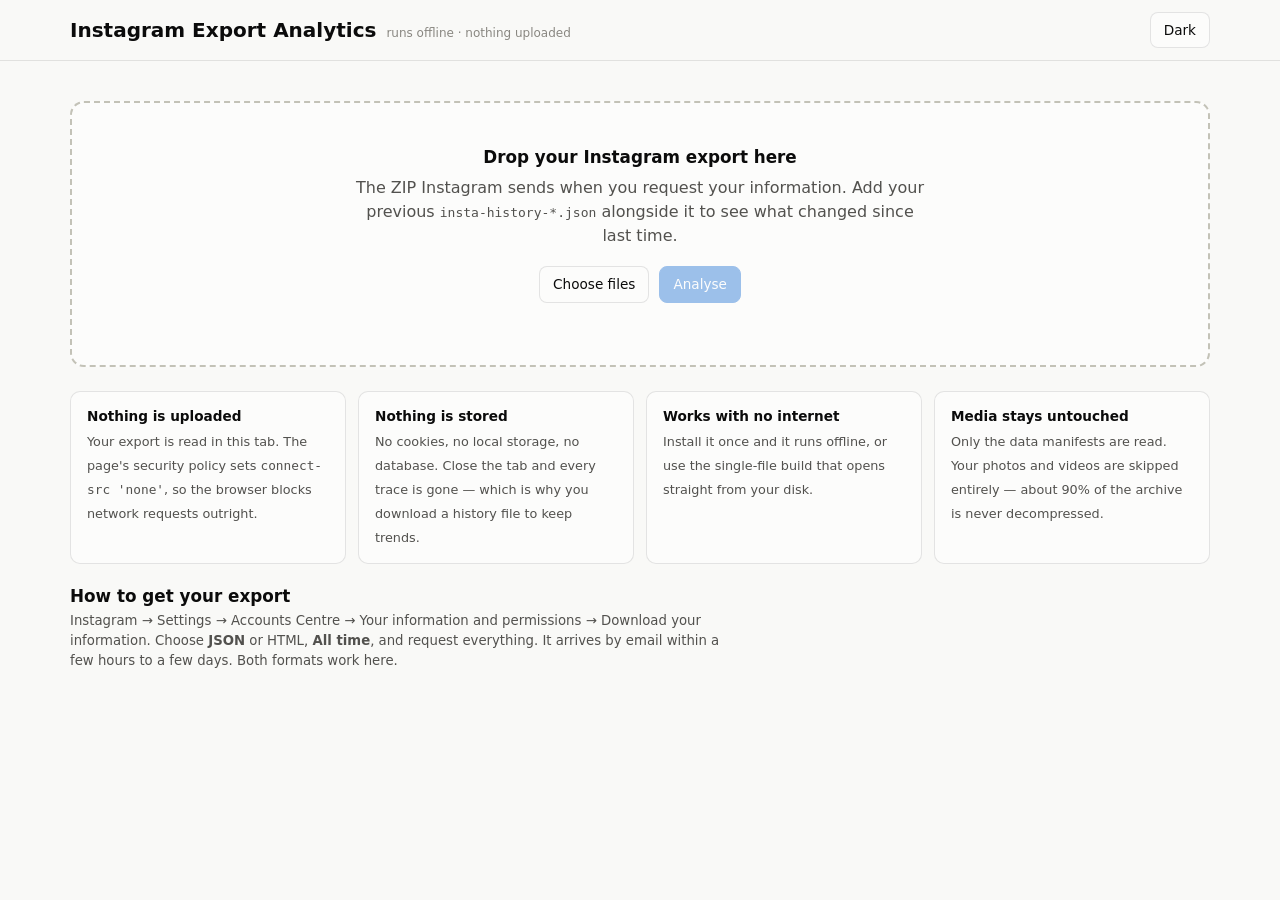
==== insta-web-analytics/src/index.html @ 16a2ecb9 "feat: add offline web analyser for the official Instagram data export Adds insta-web-analytics/ — a " ====
<!doctype html>
<html lang="en">
<head>
<meta charset="utf-8">
<meta name="viewport" content="width=device-width, initial-scale=1">
<title>Instagram Export Analytics — offline, private</title>
<meta name="description" content="Turn your official Instagram data export into a dashboard. Runs entirely in your browser: nothing is uploaded, nothing is stored.">
<meta name="color-scheme" content="light dark">

<!--
  connect-src 'none' is the guarantee worth reading twice: the browser itself
  blocks any network request this page might attempt, so "your data never
  leaves your machine" is enforced rather than merely promised. Verify it by
  opening DevTools → Network and processing an export — there are no entries.
-->
<meta http-equiv="Content-Security-Policy" content="
  default-src 'none';
  script-src 'self' 'unsafe-inline' blob:;
  worker-src 'self' blob:;
  style-src 'self' 'unsafe-inline';
  img-src 'self' data: blob:;
  font-src 'self';
  manifest-src 'self';
  connect-src 'none';
  form-action 'none';
  base-uri 'none'">

<link rel="stylesheet" href="css/base.css">
<link rel="manifest" href="manifest.webmanifest">
<link rel="icon" href="data:image/svg+xml,<svg xmlns='http://www.w3.org/2000/svg' viewBox='0 0 100 100'><text y='.9em' font-size='90'>📊</text></svg>">
</head>
<body>

<header class="topbar">
  <div class="topbar-inner">
    <div class="brand">
      <h1>Instagram Export Analytics</h1>
      <small>runs offline · nothing uploaded</small>
    </div>
    <button class="btn" id="theme" type="button">Dark</button>
  </div>
</header>

<main class="shell">

  <!-- ── intake ────────────────────────────────────────────────────────── -->
  <div id="intro" class="intro">
    <div class="dropzone" id="dropzone">
      <h2>Drop your Instagram export here</h2>
      <p>
        The ZIP Instagram sends when you request your information. Add your previous
        <code>insta-history-*.json</code> alongside it to see what changed since last time.
      </p>
      <div class="dropzone-actions">
        <button class="btn" id="choose" type="button">Choose files</button>
        <button class="btn btn-primary" id="analyse" type="button" disabled>Analyse</button>
      </div>
      <input id="picker" type="file" accept=".zip,.json" multiple hidden>
      <div class="dropzone-actions" id="chosen"></div>

      <div class="progress" id="progress" hidden>
        <div class="progress-track"><div class="progress-fill" id="progress-fill"></div></div>
        <p class="progress-label" id="progress-label"></p>
      </div>
    </div>

    <div id="intake-error" hidden></div>

    <div class="guarantee">
      <div>
        <strong>Nothing is uploaded</strong>
        <span>Your export is read in this tab. The page's security policy sets
        <code>connect-src 'none'</code>, so the browser blocks network requests outright.</span>
      </div>
      <div>
        <strong>Nothing is stored</strong>
        <span>No cookies, no local storage, no database. Close the tab and every trace is gone —
        which is why you download a history file to keep trends.</span>
      </div>
      <div>
        <strong>Works with no internet</strong>
        <span>Install it once and it runs offline, or use the single-file build that
        opens straight from your disk.</span>
      </div>
      <div>
        <strong>Media stays untouched</strong>
        <span>Only the data manifests are read. Your photos and videos are skipped entirely —
        about 90% of the archive is never decompressed.</span>
      </div>
    </div>

    <div class="section">
      <h2>How to get your export</h2>
      <p class="sub">
        Instagram → Settings → Accounts Centre → Your information and permissions → Download your information.
        Choose <strong>JSON</strong> or HTML, <strong>All time</strong>, and request everything.
        It arrives by email within a few hours to a few days. Both formats work here.
      </p>
    </div>
  </div>

  <!-- ── dashboard ─────────────────────────────────────────────────────── -->
  <div id="dashboard" hidden>
    <div class="tabs" id="tabs" role="tablist" aria-label="Analysis sections"></div>
    <div id="panel" role="tabpanel" tabindex="0"></div>
    <div class="reminder" id="reminder" hidden></div>
  </div>

</main>

<script type="module" src="js/main.js"></script>
</body>
</html>
---- insta-web-analytics/src/css/base.css ----
/* base.css — design tokens, layout primitives, theming.
 *
 * Palette values come from the validated reference instance: the categorical
 * slots clear the CVD, chroma, lightness and normal-vision gates in both modes
 * (worst adjacent pair ΔE 9.2 light / 9.4 dark). Light-mode aqua sits below
 * 3:1 on the surface, so charts using it must ship the table view — that is
 * why every chart card has a table toggle rather than it being optional. */

:root {
  color-scheme: light;

  --surface-1: #fcfcfb;
  --plane: #f9f9f7;
  --text-primary: #0b0b0b;
  --text-secondary: #52514e;
  --text-muted: #898781;
  --gridline: #e1e0d9;
  --baseline: #c3c2b7;
  --border: rgba(11, 11, 11, 0.1);
  --shadow: 0 1px 2px rgba(11, 11, 11, 0.04), 0 4px 16px rgba(11, 11, 11, 0.04);

  --series-1: #2a78d6;
  --series-2: #eb6834;
  --series-3: #1baf7a;

  /* Sequential blue, light→dark, for the activity heatmap. */
  --seq-100: #cde2fb;
  --seq-250: #86b6ef;
  --seq-400: #3987e5;
  --seq-550: #1c5cab;
  --seq-700: #0d366b;

  --good: #0ca30c;
  --warning: #fab219;
  --serious: #ec835a;
  --critical: #d03b3b;
  --success-text: #006300;

  --radius: 10px;
  --gap: 16px;
  --sans: system-ui, -apple-system, 'Segoe UI', sans-serif;
  --mono: ui-monospace, SFMono-Regular, Menlo, Consolas, monospace;
}

@media (prefers-color-scheme: dark) {
  :root:not([data-theme='light']) {
    color-scheme: dark;
    --surface-1: #1a1a19;
    --plane: #0d0d0d;
    --text-primary: #ffffff;
    --text-secondary: #c3c2b7;
    --text-muted: #898781;
    --gridline: #2c2c2a;
    --baseline: #383835;
    --border: rgba(255, 255, 255, 0.1);
    --shadow: none;
    --series-1: #3987e5;
    --series-2: #d95926;
    --series-3: #199e70;
    --seq-100: #0d366b;
    --seq-250: #184f95;
    --seq-400: #256abf;
    --seq-550: #3987e5;
    --seq-700: #86b6ef;
    --success-text: #0ca30c;
  }
}

:root[data-theme='dark'] {
  color-scheme: dark;
  --surface-1: #1a1a19;
  --plane: #0d0d0d;
  --text-primary: #ffffff;
  --text-secondary: #c3c2b7;
  --text-muted: #898781;
  --gridline: #2c2c2a;
  --baseline: #383835;
  --border: rgba(255, 255, 255, 0.1);
  --shadow: none;
  --series-1: #3987e5;
  --series-2: #d95926;
  --series-3: #199e70;
  --seq-100: #0d366b;
  --seq-250: #184f95;
  --seq-400: #256abf;
  --seq-550: #3987e5;
  --seq-700: #86b6ef;
  --success-text: #0ca30c;
}

* { box-sizing: border-box; }

body {
  margin: 0;
  font-family: var(--sans);
  background: var(--plane);
  color: var(--text-primary);
  line-height: 1.5;
  -webkit-text-size-adjust: 100%;
}

h1, h2, h3 { line-height: 1.25; margin: 0; font-weight: 600; }
h1 { font-size: 1.25rem; }
h2 { font-size: 1.05rem; }
h3 { font-size: 0.9rem; }
p { margin: 0 0 0.75em; }
a { color: var(--series-1); }

.shell { max-width: 1180px; margin: 0 auto; padding: 0 20px 80px; }

/* ── header ─────────────────────────────────────────────────────────── */
.topbar {
  position: sticky;
  top: 0;
  z-index: 20;
  background: color-mix(in srgb, var(--plane) 92%, transparent);
  backdrop-filter: blur(8px);
  border-bottom: 1px solid var(--border);
}
.topbar-inner {
  max-width: 1180px;
  margin: 0 auto;
  padding: 12px 20px;
  display: flex;
  align-items: center;
  gap: 12px;
  flex-wrap: wrap;
}
.brand { display: flex; align-items: baseline; gap: 10px; margin-right: auto; }
.brand small { color: var(--text-muted); font-size: 0.75rem; }

.btn {
  font: inherit;
  font-size: 0.85rem;
  padding: 7px 13px;
  border-radius: 8px;
  border: 1px solid var(--border);
  background: var(--surface-1);
  color: var(--text-primary);
  cursor: pointer;
  white-space: nowrap;
}
.btn:hover { border-color: var(--baseline); }
.btn:focus-visible { outline: 2px solid var(--series-1); outline-offset: 2px; }
.btn-primary { background: var(--series-1); border-color: var(--series-1); color: #fff; }
.btn-primary:hover { filter: brightness(1.08); }
.btn[disabled] { opacity: 0.45; cursor: not-allowed; }

/* ── drop zone ──────────────────────────────────────────────────────── */
.intro { padding: 40px 0 0; }
.dropzone {
  border: 2px dashed var(--baseline);
  border-radius: 14px;
  background: var(--surface-1);
  padding: 44px 24px;
  text-align: center;
  transition: border-color 0.15s, background 0.15s;
}
.dropzone.is-over { border-color: var(--series-1); background: color-mix(in srgb, var(--series-1) 6%, var(--surface-1)); }
.dropzone h2 { margin-bottom: 8px; }
.dropzone p { color: var(--text-secondary); max-width: 56ch; margin-inline: auto; }
.dropzone-actions { display: flex; gap: 10px; justify-content: center; margin-top: 18px; flex-wrap: wrap; }
.filechip {
  display: inline-flex; align-items: center; gap: 8px;
  font-size: 0.82rem; color: var(--text-secondary);
  background: var(--plane); border: 1px solid var(--border);
  border-radius: 999px; padding: 4px 12px;
}

.guarantee {
  display: grid; grid-template-columns: repeat(auto-fit, minmax(240px, 1fr));
  gap: 12px; margin-top: 24px;
}
.guarantee > div {
  background: var(--surface-1); border: 1px solid var(--border);
  border-radius: var(--radius); padding: 14px 16px;
}
.guarantee strong { display: block; font-size: 0.85rem; margin-bottom: 3px; }
.guarantee span { font-size: 0.8rem; color: var(--text-secondary); }

/* ── progress ───────────────────────────────────────────────────────── */
.progress { margin-top: 22px; }
.progress-track { height: 5px; border-radius: 999px; background: var(--gridline); overflow: hidden; }
.progress-fill { height: 100%; background: var(--series-1); width: 0; transition: width 0.2s; }
.progress-label { font-size: 0.82rem; color: var(--text-secondary); margin-top: 8px; }

/* ── tabs ───────────────────────────────────────────────────────────── */
.tabs {
  display: flex; gap: 2px; overflow-x: auto; padding: 10px 0 0;
  scrollbar-width: thin;
}
.tab {
  font: inherit; font-size: 0.85rem; white-space: nowrap;
  padding: 8px 13px; border: 0; border-radius: 8px 8px 0 0;
  background: transparent; color: var(--text-secondary); cursor: pointer;
  border-bottom: 2px solid transparent;
}
.tab:hover { color: var(--text-primary); }
.tab[aria-selected='true'] { color: var(--text-primary); border-bottom-color: var(--series-1); font-weight: 600; }
.tab:focus-visible { outline: 2px solid var(--series-1); outline-offset: -2px; }

/* ── cards & tiles ──────────────────────────────────────────────────── */
.grid { display: grid; gap: var(--gap); }
.cols-2 { grid-template-columns: repeat(auto-fit, minmax(320px, 1fr)); }
.cols-3 { grid-template-columns: repeat(auto-fit, minmax(230px, 1fr)); }
.cols-4 { grid-template-columns: repeat(auto-fit, minmax(170px, 1fr)); }

.card {
  background: var(--surface-1); border: 1px solid var(--border);
  border-radius: var(--radius); padding: 16px; box-shadow: var(--shadow);
  min-width: 0;
}
.card > header { display: flex; align-items: baseline; gap: 10px; margin-bottom: 4px; }
.card > header h3 { margin-right: auto; }
.card .sub { font-size: 0.78rem; color: var(--text-muted); margin-bottom: 12px; }

.tile { display: flex; flex-direction: column; gap: 2px; }
.tile .label { font-size: 0.78rem; color: var(--text-secondary); }
/* Proportional figures: tabular-nums makes a display-size number look loose. */
.tile .value { font-size: 1.7rem; font-weight: 600; letter-spacing: -0.02em; }
.tile .delta { font-size: 0.78rem; color: var(--text-muted); }
.tile .delta.up { color: var(--success-text); }
.tile .delta.down { color: var(--critical); }

.hero { font-size: 3rem; font-weight: 600; letter-spacing: -0.03em; line-height: 1.05; }

/* ── tables ─────────────────────────────────────────────────────────── */
.tablewrap { overflow-x: auto; }
table { border-collapse: collapse; width: 100%; font-size: 0.85rem; }
th, td { text-align: left; padding: 7px 10px; border-bottom: 1px solid var(--gridline); }
th {
  font-weight: 600; color: var(--text-secondary); font-size: 0.78rem;
  position: sticky; top: 0; background: var(--surface-1); cursor: pointer; white-space: nowrap;
}
th[aria-sort='ascending']::after { content: ' ↑'; }
th[aria-sort='descending']::after { content: ' ↓'; }
td.num, th.num { text-align: right; font-variant-numeric: tabular-nums; }
tbody tr:hover { background: color-mix(in srgb, var(--series-1) 5%, transparent); }
.tablefilter {
  font: inherit; font-size: 0.82rem; padding: 6px 10px; width: 100%; max-width: 260px;
  border: 1px solid var(--border); border-radius: 7px;
  background: var(--plane); color: var(--text-primary); margin-bottom: 10px;
}

.handle { font-family: var(--mono); font-size: 0.82rem; }
.muted { color: var(--text-muted); }
.empty { color: var(--text-muted); font-size: 0.85rem; padding: 12px 0; }

/* ── chart chrome ───────────────────────────────────────────────────── */
.chart { width: 100%; display: block; overflow: visible; }
.chart text { font-family: var(--sans); font-size: 10px; fill: var(--text-muted); }
.chart .axis-line { stroke: var(--baseline); stroke-width: 1; }
.chart .grid-line { stroke: var(--gridline); stroke-width: 1; }

.legend { display: flex; flex-wrap: wrap; gap: 12px; margin-top: 10px; font-size: 0.78rem; color: var(--text-secondary); }
.legend span { display: inline-flex; align-items: center; gap: 6px; }
.legend i { width: 10px; height: 10px; border-radius: 3px; display: inline-block; }

.chart-toggle { font-size: 0.75rem; padding: 3px 9px; }

.tooltip {
  position: fixed; z-index: 60; pointer-events: none;
  background: var(--surface-1); border: 1px solid var(--border);
  border-radius: 8px; padding: 7px 10px; font-size: 0.78rem;
  box-shadow: 0 4px 20px rgba(0, 0, 0, 0.18); max-width: 280px;
  opacity: 0; transition: opacity 0.1s;
}
.tooltip.show { opacity: 1; }
.tooltip b { font-weight: 600; }

/* ── notices ────────────────────────────────────────────────────────── */
.notice {
  border-left: 3px solid var(--series-1); background: var(--surface-1);
  border-radius: 0 var(--radius) var(--radius) 0; padding: 12px 16px;
  font-size: 0.85rem; color: var(--text-secondary);
  border-top: 1px solid var(--border); border-right: 1px solid var(--border);
  border-bottom: 1px solid var(--border);
}
.notice strong { color: var(--text-primary); }
.notice.warn { border-left-color: var(--warning); }
.notice.danger { border-left-color: var(--critical); }

.reminder {
  position: sticky; bottom: 0; z-index: 30;
  background: var(--surface-1); border: 1px solid var(--border);
  border-left: 3px solid var(--warning);
  border-radius: var(--radius); padding: 12px 16px; margin-top: var(--gap);
  display: flex; align-items: center; gap: 14px; flex-wrap: wrap;
  box-shadow: 0 -2px 16px rgba(0, 0, 0, 0.08); font-size: 0.85rem;
}
.reminder p { margin: 0; margin-right: auto; }

/* The reminder is sticky, so the last of the panel would sit permanently
 * behind it. Reserve its height only while it is actually shown. */
#dashboard:has(.reminder:not([hidden])) #panel { padding-bottom: 84px; }

.sev { display: inline-block; width: 9px; height: 9px; border-radius: 50%; flex: none; }
.sev-critical { background: var(--critical); }
.sev-high { background: var(--serious); }
.sev-medium { background: var(--warning); }
.sev-low { background: var(--good); }

.finding { display: flex; gap: 11px; padding: 12px 0; border-bottom: 1px solid var(--gridline); }
.finding:last-child { border-bottom: 0; }
.finding .sev { margin-top: 6px; }
.finding h4 { margin: 0 0 3px; font-size: 0.88rem; font-weight: 600; }
.finding p { margin: 0 0 4px; font-size: 0.83rem; color: var(--text-secondary); }
.finding code { font-family: var(--mono); font-size: 0.72rem; color: var(--text-muted); word-break: break-all; }

.pill {
  display: inline-block; font-size: 0.72rem; padding: 2px 8px; border-radius: 999px;
  background: var(--plane); border: 1px solid var(--border); color: var(--text-secondary);
}
.pill.good { color: var(--success-text); border-color: currentColor; }

.section { margin-top: 22px; }
.section > h2 { margin-bottom: 4px; }
.section > .sub { font-size: 0.83rem; color: var(--text-secondary); margin-bottom: 14px; max-width: 78ch; }

@media (max-width: 640px) {
  .shell { padding: 0 14px 60px; }
  .hero { font-size: 2.2rem; }
  .tile .value { font-size: 1.4rem; }
}

@media print {
  .topbar, .tabs, .reminder, .chart-toggle { display: none; }
}
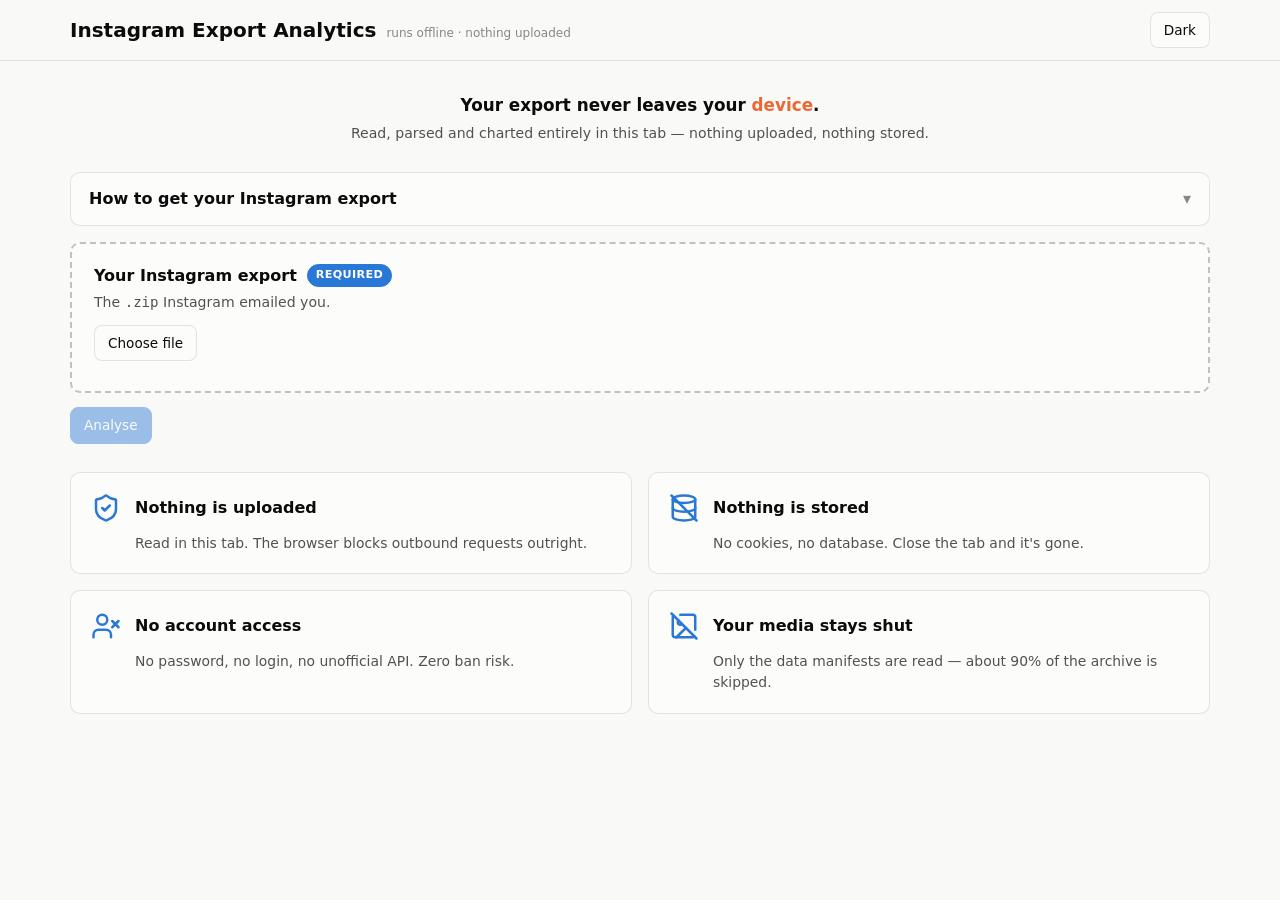
==== commit cdb184d1: "fix: unblock CSP-killed layout, split the intake, tidy the intro Three things, one of them a live bu" ====
--- a/insta-web-analytics/src/index.html
+++ b/insta-web-analytics/src/index.html
@@ -45,57 +45,118 @@
 
   <!-- ── intake ────────────────────────────────────────────────────────── -->
   <div id="intro" class="intro">
-    <div class="dropzone" id="dropzone">
-      <h2>Drop your Instagram export here</h2>
-      <p>
-        The ZIP Instagram sends when you request your information. Add your previous
-        <code>insta-history-*.json</code> alongside it to see what changed since last time.
-      </p>
-      <div class="dropzone-actions">
-        <button class="btn" id="choose" type="button">Choose files</button>
-        <button class="btn btn-primary" id="analyse" type="button" disabled>Analyse</button>
-      </div>
-      <input id="picker" type="file" accept=".zip,.json" multiple hidden>
-      <div class="dropzone-actions" id="chosen"></div>
 
-      <div class="progress" id="progress" hidden>
-        <div class="progress-track"><div class="progress-fill" id="progress-fill"></div></div>
-        <p class="progress-label" id="progress-label"></p>
-      </div>
+    <p class="claim-note">
+      <span class="claim-lead">Your export never leaves your <span class="hl">device</span>.</span>
+      <span class="claim-sub">Read, parsed and charted entirely in this tab — nothing uploaded, nothing stored.</span>
+    </p>
+
+    <details class="steps-panel" id="steps">
+      <summary>How to get your Instagram export</summary>
+      <p class="sub">Instagram calls it "Download your information". It arrives by email.</p>
+      <ol class="steps">
+        <li>Instagram → <kbd>Settings and activity</kbd> → <kbd>Accounts Centre</kbd>.
+          <span class="hint">On a computer: accountscenter.instagram.com</span></li>
+        <li><kbd>Your information and permissions</kbd> → <kbd>Download your information</kbd>.</li>
+        <li><kbd>Download or transfer information</kbd>, then pick your account.</li>
+        <li><kbd>All available information</kbd> → <kbd>Download to device</kbd>.</li>
+        <li>Date range <kbd>All time</kbd>, format <kbd>JSON</kbd>, media quality <kbd>Low</kbd>.
+          <span class="hint">A narrower range truncates your history. Media can be Low — photos and
+            videos are never opened, so a smaller archive analyses identically.</span></li>
+        <li><kbd>Create files</kbd>, then wait for the email — hours, sometimes days.</li>
+        <li>Drop the <kbd>.zip</kbd> below, exactly as it arrived.</li>
+      </ol>
+    </details>
+
+    <div class="intake">
+      <section class="dropzone" id="drop-zip" aria-labelledby="drop-zip-title">
+        <p class="dropzone-head">
+          <span class="dropzone-title" id="drop-zip-title">Your Instagram export</span>
+          <span class="badge badge--required">Required</span>
+        </p>
+        <p class="dropzone-hint">The <kbd>.zip</kbd> Instagram emailed you.</p>
+        <div class="dropzone-actions">
+          <button class="btn" id="choose-zip" type="button">Choose file</button>
+        </div>
+        <input id="pick-zip" type="file" accept=".zip" hidden>
+        <div class="chips" id="chosen-zip"></div>
+      </section>
+
+      <section class="dropzone" id="drop-history" aria-labelledby="drop-history-title" hidden>
+        <p class="dropzone-head">
+          <span class="dropzone-title" id="drop-history-title">Compare with your last analysis</span>
+          <span class="badge">Optional</span>
+        </p>
+        <p class="dropzone-hint">
+          Add the <kbd>insta-history-*.json</kbd> you downloaded last time to see what changed —
+          who followed, who left, and every trend line.
+        </p>
+        <div class="dropzone-actions">
+          <button class="btn" id="choose-history" type="button">Choose file</button>
+        </div>
+        <input id="pick-history" type="file" accept=".json" hidden>
+        <div class="chips" id="chosen-history"></div>
+      </section>
+    </div>
+
+    <div class="dropzone-actions dropzone-actions--start analyse-row">
+      <button class="btn btn-primary" id="analyse" type="button" disabled>Analyse</button>
+    </div>
+
+    <div class="progress" id="progress" hidden>
+      <div class="progress-track"><div class="progress-fill" id="progress-fill"></div></div>
+      <p class="progress-label" id="progress-label"></p>
     </div>
 
     <div id="intake-error" hidden></div>
 
-    <div class="guarantee">
-      <div>
-        <strong>Nothing is uploaded</strong>
-        <span>Your export is read in this tab. The page's security policy sets
-        <code>connect-src 'none'</code>, so the browser blocks network requests outright.</span>
+    <div class="features">
+      <div class="feature-tile">
+        <div class="feature-head">
+          <svg class="feature-icon" viewBox="0 0 24 24" fill="none" stroke="currentColor" stroke-width="2" stroke-linecap="round" stroke-linejoin="round" aria-hidden="true">
+            <path d="M20 13c0 5-3.5 7.5-7.66 8.95a1 1 0 0 1-.67-.01C7.5 20.5 4 18 4 13V6a1 1 0 0 1 1-1c2 0 4.5-1.2 6.24-2.72a1.17 1.17 0 0 1 1.52 0C14.51 3.81 17 5 19 5a1 1 0 0 1 1 1z"/>
+            <path d="m9 12 2 2 4-4"/>
+          </svg>
+          <h3>Nothing is uploaded</h3>
+        </div>
+        <p>Read in this tab. The browser blocks outbound requests outright.</p>
       </div>
-      <div>
-        <strong>Nothing is stored</strong>
-        <span>No cookies, no local storage, no database. Close the tab and every trace is gone —
-        which is why you download a history file to keep trends.</span>
+      <div class="feature-tile">
+        <div class="feature-head">
+          <svg class="feature-icon" viewBox="0 0 24 24" fill="none" stroke="currentColor" stroke-width="2" stroke-linecap="round" stroke-linejoin="round" aria-hidden="true">
+            <ellipse cx="12" cy="5" rx="9" ry="3"/>
+            <path d="M3 5v14a9 3 0 0 0 18 0V5"/>
+            <path d="M3 12a9 3 0 0 0 18 0"/>
+            <line x1="2" y1="2" x2="22" y2="22"/>
+          </svg>
+          <h3>Nothing is stored</h3>
+        </div>
+        <p>No cookies, no database. Close the tab and it's gone.</p>
       </div>
-      <div>
-        <strong>Works with no internet</strong>
-        <span>Install it once and it runs offline, or use the single-file build that
-        opens straight from your disk.</span>
+      <div class="feature-tile">
+        <div class="feature-head">
+          <svg class="feature-icon" viewBox="0 0 24 24" fill="none" stroke="currentColor" stroke-width="2" stroke-linecap="round" stroke-linejoin="round" aria-hidden="true">
+            <path d="M16 21v-2a4 4 0 0 0-4-4H6a4 4 0 0 0-4 4v2"/>
+            <circle cx="9" cy="7" r="4"/>
+            <line x1="17" y1="8" x2="22" y2="13"/><line x1="22" y1="8" x2="17" y2="13"/>
+          </svg>
+          <h3>No account access</h3>
+        </div>
+        <p>No password, no login, no unofficial API. Zero ban risk.</p>
       </div>
-      <div>
-        <strong>Media stays untouched</strong>
-        <span>Only the data manifests are read. Your photos and videos are skipped entirely —
-        about 90% of the archive is never decompressed.</span>
+      <div class="feature-tile">
+        <div class="feature-head">
+          <svg class="feature-icon" viewBox="0 0 24 24" fill="none" stroke="currentColor" stroke-width="2" stroke-linecap="round" stroke-linejoin="round" aria-hidden="true">
+            <line x1="2" y1="2" x2="22" y2="22"/>
+            <path d="M10.41 10.41a2 2 0 1 1-2.83-2.83"/>
+            <line x1="13.5" y1="13.5" x2="6" y2="21"/>
+            <path d="M3.59 3.59A2 2 0 0 0 3 5v14a2 2 0 0 0 2 2h14c.55 0 1.05-.22 1.41-.59"/>
+            <path d="M21 15V5a2 2 0 0 0-2-2H9"/>
+          </svg>
+          <h3>Your media stays shut</h3>
+        </div>
+        <p>Only the data manifests are read — about 90% of the archive is skipped.</p>
       </div>
-    </div>
-
-    <div class="section">
-      <h2>How to get your export</h2>
-      <p class="sub">
-        Instagram → Settings → Accounts Centre → Your information and permissions → Download your information.
-        Choose <strong>JSON</strong> or HTML, <strong>All time</strong>, and request everything.
-        It arrives by email within a few hours to a few days. Both formats work here.
-      </p>
     </div>
   </div>
 
--- a/insta-web-analytics/src/css/base.css
+++ b/insta-web-analytics/src/css/base.css
@@ -147,19 +147,87 @@
 .btn[disabled] { opacity: 0.45; cursor: not-allowed; }
 
 /* ── drop zone ──────────────────────────────────────────────────────── */
-.intro { padding: 40px 0 0; }
+.intro { padding: 32px 0 0; }
+
+/* ── claim ──────────────────────────────────────────────────────────── */
+/* Centred and unboxed. The single promise this page has to make lands
+ * harder as a statement than as another bordered panel. */
+.claim-note {
+  max-width: 42rem;
+  margin: 0 auto 28px;
+  text-align: center;
+}
+.claim-lead { display: block; font-weight: 600; font-size: 1.05rem; color: var(--text-primary); }
+.claim-sub { display: block; margin-top: 4px; font-size: 0.88rem; color: var(--text-secondary); }
+.hl { color: var(--series-2); }
+
+/* ── export steps ───────────────────────────────────────────────────── */
+.steps-panel {
+  border: 1px solid var(--border);
+  border-radius: var(--radius);
+  background: var(--surface-1);
+  padding: 14px 18px;
+  margin-bottom: var(--gap);
+}
+.steps-panel > summary {
+  cursor: pointer; font-weight: 600; list-style: none;
+  display: flex; align-items: center; gap: 8px;
+}
+.steps-panel > summary::-webkit-details-marker { display: none; }
+.steps-panel > summary::after {
+  content: "▾"; margin-left: auto; color: var(--text-muted); transition: transform 0.15s;
+}
+.steps-panel[open] > summary::after { transform: rotate(180deg); }
+.steps-panel .sub { color: var(--text-secondary); font-size: 0.84rem; margin: 6px 0 0; }
+
+.steps { counter-reset: step; list-style: none; margin: 14px 0 0; padding: 0; display: grid; gap: 2px; }
+.steps li {
+  counter-increment: step; position: relative;
+  padding: 8px 0 8px 38px; font-size: 0.9rem;
+  border-bottom: 1px solid var(--gridline);
+}
+.steps li:last-child { border-bottom: 0; }
+.steps li::before {
+  content: counter(step); position: absolute; left: 0; top: 7px;
+  width: 26px; height: 26px; border-radius: 50%; display: grid; place-items: center;
+  font-size: 0.76rem; font-weight: 700; background: var(--series-1); color: #fff;
+}
+.steps kbd {
+  font: inherit; font-weight: 600; color: var(--text-primary);
+  background: var(--plane); border: 1px solid var(--border);
+  border-radius: 5px; padding: 1px 6px; font-size: 0.86em;
+}
+.steps .hint { display: block; margin-top: 3px; color: var(--text-secondary); font-size: 0.83rem; }
+
+/* ── intake ─────────────────────────────────────────────────────────── */
+/* Two zones: the export is required, the history file only means anything
+ * once there is an export to compare it with, so it is revealed after. */
+.intake { display: grid; gap: 12px; }
 .dropzone {
   border: 2px dashed var(--baseline);
-  border-radius: 14px;
+  border-radius: var(--radius);
   background: var(--surface-1);
-  padding: 44px 24px;
-  text-align: center;
+  padding: 20px 22px;
   transition: border-color 0.15s, background 0.15s;
 }
 .dropzone.is-over { border-color: var(--series-1); background: color-mix(in srgb, var(--series-1) 6%, var(--surface-1)); }
-.dropzone h2 { margin-bottom: 8px; }
-.dropzone p { color: var(--text-secondary); max-width: 56ch; margin-inline: auto; }
-.dropzone-actions { display: flex; gap: 10px; justify-content: center; margin-top: 18px; flex-wrap: wrap; }
+.dropzone-head { display: flex; align-items: center; gap: 10px; margin: 0 0 4px; flex-wrap: wrap; }
+.dropzone-title { font-weight: 700; font-size: 1rem; }
+.dropzone-hint { color: var(--text-secondary); font-size: 0.88rem; margin: 0; max-width: 62ch; }
+.dropzone-actions { display: flex; gap: 10px; justify-content: center; margin-top: 12px; flex-wrap: wrap; }
+.dropzone-actions--start { justify-content: flex-start; }
+/* Inside a zone the button belongs under its own heading. */
+.dropzone .dropzone-actions { justify-content: flex-start; }
+.analyse-row { margin-top: 14px; }
+
+.badge {
+  font-size: 0.7rem; font-weight: 700; letter-spacing: 0.03em; text-transform: uppercase;
+  padding: 2px 8px; border-radius: 999px;
+  background: var(--plane); border: 1px solid var(--border); color: var(--text-secondary);
+}
+.badge--required { background: var(--series-1); border-color: var(--series-1); color: #fff; }
+
+.chips { display: flex; gap: 8px; flex-wrap: wrap; margin-top: 10px; }
 .filechip {
   display: inline-flex; align-items: center; gap: 8px;
   font-size: 0.82rem; color: var(--text-secondary);
@@ -167,16 +235,24 @@
   border-radius: 999px; padding: 4px 12px;
 }
 
-.guarantee {
-  display: grid; grid-template-columns: repeat(auto-fit, minmax(240px, 1fr));
-  gap: 12px; margin-top: 24px;
-}
-.guarantee > div {
+/* ── feature tiles ──────────────────────────────────────────────────── */
+.features {
+  display: grid; grid-template-columns: repeat(auto-fit, minmax(min(400px, 100%), 1fr));
+  gap: 16px; margin-top: 28px;
+}
+.feature-tile {
   background: var(--surface-1); border: 1px solid var(--border);
-  border-radius: var(--radius); padding: 14px 16px;
-}
-.guarantee strong { display: block; font-size: 0.85rem; margin-bottom: 3px; }
-.guarantee span { font-size: 0.8rem; color: var(--text-secondary); }
+  border-radius: var(--radius); padding: 20px;
+  transition: background-color 0.2s ease-in-out, transform 0.2s ease-in-out;
+}
+.feature-tile:hover {
+  transform: translateY(-3px);
+  background-color: color-mix(in srgb, var(--series-1) 12%, var(--surface-1));
+}
+.feature-head { display: flex; align-items: center; gap: 14px; margin-bottom: 10px; }
+.feature-icon { width: 30px; height: 30px; flex: none; color: var(--series-1); }
+.feature-tile h3 { font-size: 1rem; font-weight: 700; }
+.feature-tile p { margin: 0; padding-left: 44px; font-size: 0.87rem; color: var(--text-secondary); }
 
 /* ── progress ───────────────────────────────────────────────────────── */
 .progress { margin-top: 22px; }
@@ -201,6 +277,10 @@
 
 /* ── cards & tiles ──────────────────────────────────────────────────── */
 .grid { display: grid; gap: var(--gap); }
+/* Separates a block from the one above it. A class rather than a style
+ * attribute on purpose: a strict `style-src` blocks markup-origin styles
+ * outright, and silently — the attribute lands in the DOM but never applies. */
+.stack { margin-top: var(--gap); }
 .cols-2 { grid-template-columns: repeat(auto-fit, minmax(320px, 1fr)); }
 .cols-3 { grid-template-columns: repeat(auto-fit, minmax(230px, 1fr)); }
 .cols-4 { grid-template-columns: repeat(auto-fit, minmax(170px, 1fr)); }
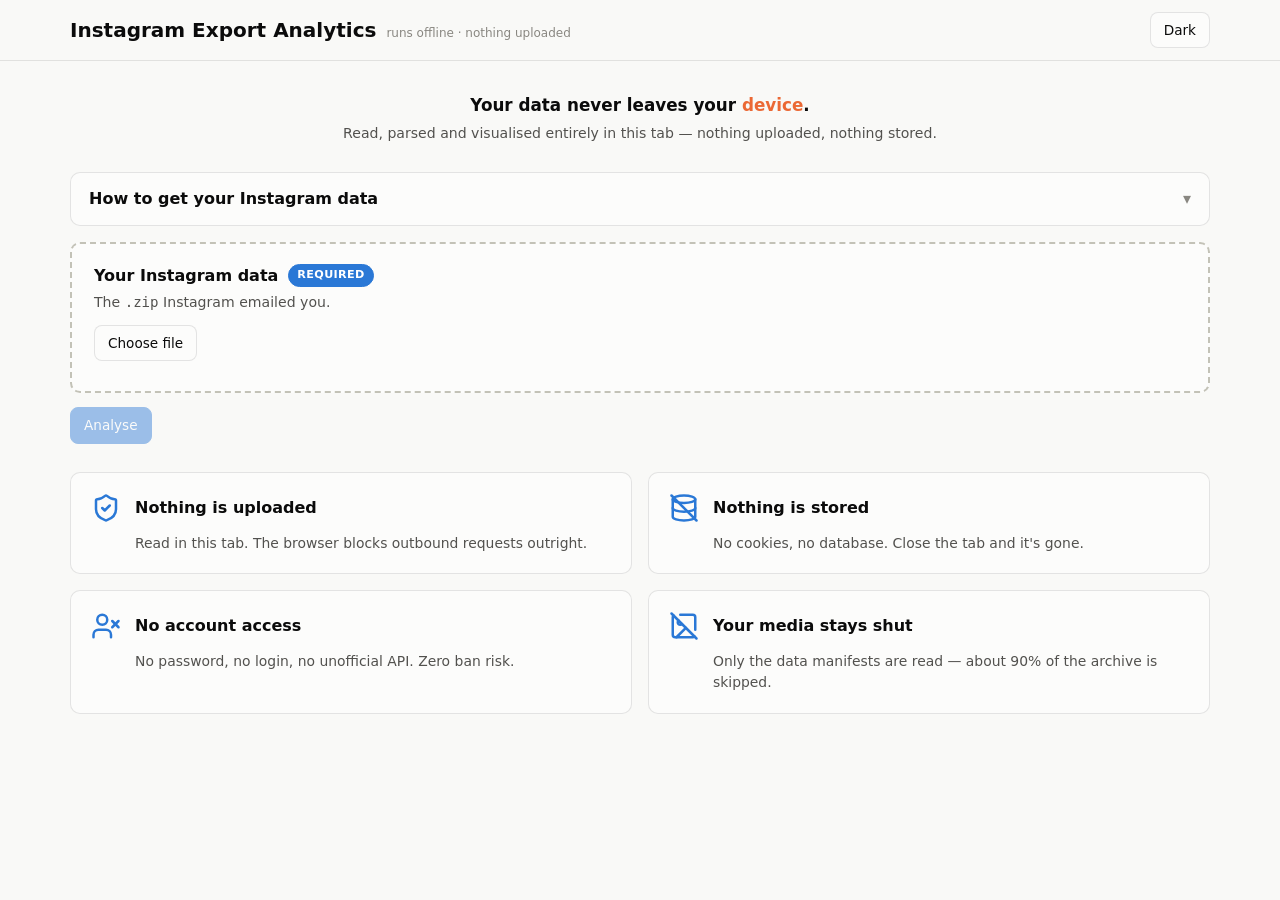
==== commit 1d8b402f: "fix: stop comparing windows that don't line up, and say what each covers Instagram retains each sect" ====
--- a/insta-web-analytics/src/index.html
+++ b/insta-web-analytics/src/index.html
@@ -4,7 +4,7 @@
 <meta charset="utf-8">
 <meta name="viewport" content="width=device-width, initial-scale=1">
 <title>Instagram Export Analytics — offline, private</title>
-<meta name="description" content="Turn your official Instagram data export into a dashboard. Runs entirely in your browser: nothing is uploaded, nothing is stored.">
+<meta name="description" content="Turn your official Instagram data into a dashboard. Runs entirely in your browser: nothing is uploaded, nothing is stored.">
 <meta name="color-scheme" content="light dark">
 
 <!--
@@ -47,23 +47,25 @@
   <div id="intro" class="intro">
 
     <p class="claim-note">
-      <span class="claim-lead">Your export never leaves your <span class="hl">device</span>.</span>
-      <span class="claim-sub">Read, parsed and charted entirely in this tab — nothing uploaded, nothing stored.</span>
+      <span class="claim-lead">Your data never leaves your <span class="hl">device</span>.</span>
+      <span class="claim-sub">Read, parsed and visualised entirely in this tab — nothing uploaded, nothing stored.</span>
     </p>
 
     <details class="steps-panel" id="steps">
-      <summary>How to get your Instagram export</summary>
-      <p class="sub">Instagram calls it "Download your information". It arrives by email.</p>
+      <summary>How to get your Instagram data</summary>
+      <p class="sub">Instagram sends it by email, usually within a few hours.</p>
       <ol class="steps">
-        <li>Instagram → <kbd>Settings and activity</kbd> → <kbd>Accounts Centre</kbd>.
-          <span class="hint">On a computer: accountscenter.instagram.com</span></li>
-        <li><kbd>Your information and permissions</kbd> → <kbd>Download your information</kbd>.</li>
-        <li><kbd>Download or transfer information</kbd>, then pick your account.</li>
-        <li><kbd>All available information</kbd> → <kbd>Download to device</kbd>.</li>
-        <li>Date range <kbd>All time</kbd>, format <kbd>JSON</kbd>, media quality <kbd>Low</kbd>.
-          <span class="hint">A narrower range truncates your history. Media can be Low — photos and
-            videos are never opened, so a smaller archive analyses identically.</span></li>
-        <li><kbd>Create files</kbd>, then wait for the email — hours, sometimes days.</li>
+        <li>Instagram → your profile → <kbd>Settings</kbd> → <kbd>Accounts Centre</kbd>.</li>
+        <li><kbd>Your information and permissions</kbd> → <kbd>Export your information</kbd>.</li>
+        <li><kbd>Create export</kbd>, then choose your Instagram account.</li>
+        <li><kbd>Export to device</kbd>.</li>
+        <li>
+          Set date range to the <kbd>complete timeline</kbd> — <strong>not</strong> "past year".
+          <span class="hint">A shorter range gives you only the followers you gained inside it, while
+            your following list stays complete — so the two can't be compared. Format JSON, media
+            quality Low: photos and videos are never opened, so a smaller file works identically.</span>
+        </li>
+        <li>Submit, then wait for the email.</li>
         <li>Drop the <kbd>.zip</kbd> below, exactly as it arrived.</li>
       </ol>
     </details>
@@ -71,7 +73,7 @@
     <div class="intake">
       <section class="dropzone" id="drop-zip" aria-labelledby="drop-zip-title">
         <p class="dropzone-head">
-          <span class="dropzone-title" id="drop-zip-title">Your Instagram export</span>
+          <span class="dropzone-title" id="drop-zip-title">Your Instagram data</span>
           <span class="badge badge--required">Required</span>
         </p>
         <p class="dropzone-hint">The <kbd>.zip</kbd> Instagram emailed you.</p>
@@ -88,8 +90,7 @@
           <span class="badge">Optional</span>
         </p>
         <p class="dropzone-hint">
-          Add the <kbd>insta-history-*.json</kbd> you downloaded last time to see what changed —
-          who followed, who left, and every trend line.
+          Not your first time here? Upload the <kbd>insta-history-*.json</kbd> you downloaded before.
         </p>
         <div class="dropzone-actions">
           <button class="btn" id="choose-history" type="button">Choose file</button>
--- a/insta-web-analytics/src/css/base.css
+++ b/insta-web-analytics/src/css/base.css
@@ -294,13 +294,56 @@
 .card > header h3 { margin-right: auto; }
 .card .sub { font-size: 0.78rem; color: var(--text-muted); margin-bottom: 12px; }
 
+/* ── profile header ─────────────────────────────────────────────────── */
+.profile-head {
+  display: grid;
+  grid-template-columns: 1fr auto;
+  align-items: start;
+  gap: 8px 16px;
+  margin: 24px 0 18px;
+}
+.profile-id { grid-column: 1; }
+.profile-id h2 { font-size: 1.5rem; letter-spacing: -0.01em; }
+.profile-handle {
+  margin: 2px 0 0; font-family: var(--mono);
+  font-size: 0.86rem; color: var(--text-secondary);
+}
+.profile-generated {
+  grid-column: 2; grid-row: 1; margin: 0;
+  font-size: 0.8rem; color: var(--text-muted); text-align: right; white-space: nowrap;
+}
+.profile-chips {
+  grid-column: 1 / -1;
+  display: flex; flex-wrap: wrap; gap: 8px; margin-top: 4px;
+}
+.chip {
+  display: inline-flex; align-items: center; gap: 6px;
+  font-size: 0.78rem; color: var(--text-secondary);
+  background: var(--surface-1); border: 1px solid var(--border);
+  border-radius: 999px; padding: 3px 10px;
+}
+.chip-icon { width: 13px; height: 13px; flex: none; }
+/* A sliced window caveats every number under it, so it must not read as
+ * ordinary metadata. */
+.chip--warn {
+  color: var(--warning); border-color: currentColor;
+  background: color-mix(in srgb, var(--warning) 10%, var(--surface-1));
+}
+
+@media (max-width: 560px) {
+  .profile-head { grid-template-columns: 1fr; }
+  .profile-generated { grid-column: 1; grid-row: auto; text-align: left; }
+}
+
 .tile { display: flex; flex-direction: column; gap: 2px; }
+.delta-arrow { font-size: 0.72em; margin-right: 2px; }
 .tile .label { font-size: 0.78rem; color: var(--text-secondary); }
 /* Proportional figures: tabular-nums makes a display-size number look loose. */
 .tile .value { font-size: 1.7rem; font-weight: 600; letter-spacing: -0.02em; }
 .tile .delta { font-size: 0.78rem; color: var(--text-muted); }
 .tile .delta.up { color: var(--success-text); }
 .tile .delta.down { color: var(--critical); }
+.tile .delta.flat { color: var(--text-muted); }
 
 .hero { font-size: 3rem; font-weight: 600; letter-spacing: -0.03em; line-height: 1.05; }
 
